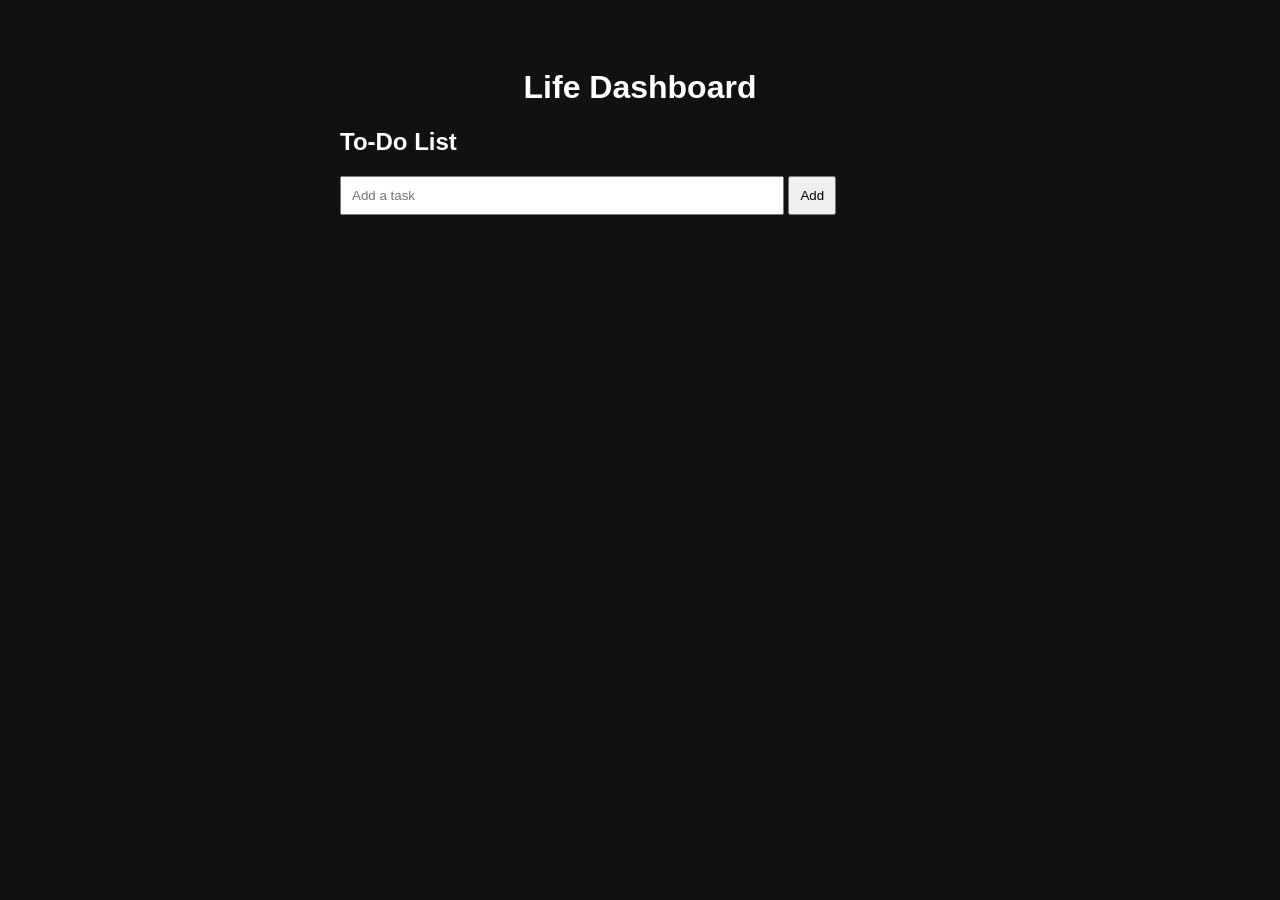
==== index.html @ ecc87afc "Create index.html" ====
<!DOCTYPE html>

<html>

<head>

<title>My Life Dashboard</title>

<style>

body {

  font-family: Arial;

  background: #111;

  color: white;

  padding: 40px;

}

h1 {

  text-align: center;

}

.container {

  max-width: 600px;

  margin: auto;

}

input {

  padding: 10px;

  width: 70%;

}

button {

  padding: 10px;

}

li {

  margin: 10px 0;

}

</style>

</head>

<body>

<h1>Life Dashboard</h1>

<div class="container">

<h2>To-Do List</h2>

<input id="taskInput" placeholder="Add a task">

<button onclick="addTask()">Add</button>

<ul id="taskList"></ul>

</div>

<script>

function addTask() {

  const input = document.getElementById("taskInput");

  const task = input.value;

  if(task === "") return;

  const li = document.createElement("li");

  li.textContent = task;

  document.getElementById("taskList").appendChild(li);

  input.value = "";

}

</script>

</body>

</html>
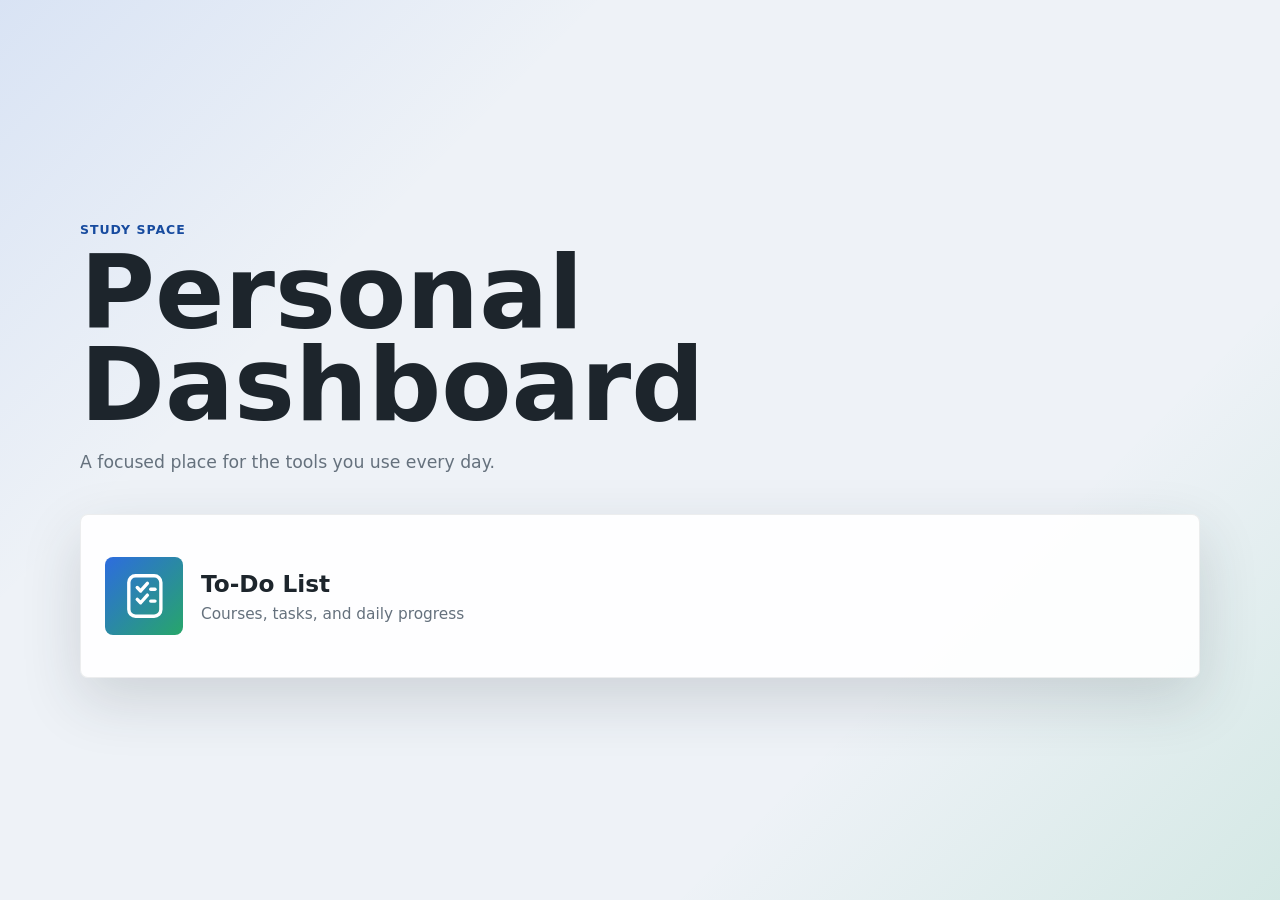
==== commit 0e6faa2c: "Build personal dashboard todo app" ====
--- a/index.html
+++ b/index.html
@@ -1,101 +1,36 @@
 <!DOCTYPE html>
+<html lang="en">
+<head>
+  <meta charset="UTF-8">
+  <meta name="viewport" content="width=device-width, initial-scale=1.0">
+  <title>Personal Dashboard</title>
+  <link rel="stylesheet" href="styles.css">
+</head>
+<body class="home-page">
+  <main class="dashboard-shell">
+    <header class="dashboard-header">
+      <p class="eyebrow">Study space</p>
+      <h1>Personal Dashboard</h1>
+      <p class="subtitle">A focused place for the tools you use every day.</p>
+    </header>
 
-<html>
-
-<head>
-
-<title>My Life Dashboard</title>
-
-<style>
-
-body {
-
-  font-family: Arial;
-
-  background: #111;
-
-  color: white;
-
-  padding: 40px;
-
-}
-
-h1 {
-
-  text-align: center;
-
-}
-
-.container {
-
-  max-width: 600px;
-
-  margin: auto;
-
-}
-
-input {
-
-  padding: 10px;
-
-  width: 70%;
-
-}
-
-button {
-
-  padding: 10px;
-
-}
-
-li {
-
-  margin: 10px 0;
-
-}
-
-</style>
-
-</head>
-
-<body>
-
-<h1>Life Dashboard</h1>
-
-<div class="container">
-
-<h2>To-Do List</h2>
-
-<input id="taskInput" placeholder="Add a task">
-
-<button onclick="addTask()">Add</button>
-
-<ul id="taskList"></ul>
-
-</div>
-
-<script>
-
-function addTask() {
-
-  const input = document.getElementById("taskInput");
-
-  const task = input.value;
-
-  if(task === "") return;
-
-  const li = document.createElement("li");
-
-  li.textContent = task;
-
-  document.getElementById("taskList").appendChild(li);
-
-  input.value = "";
-
-}
-
-</script>
-
+    <section class="option-grid" aria-label="Dashboard options">
+      <a class="dashboard-option" href="todo.html" aria-label="Open To-Do List">
+        <span class="option-icon" aria-hidden="true">
+          <svg viewBox="0 0 64 64" role="img">
+            <rect x="14" y="8" width="38" height="48" rx="8"></rect>
+            <path d="M24 22l4 4 8-9"></path>
+            <path d="M24 36l4 4 8-9"></path>
+            <path d="M40 24h5"></path>
+            <path d="M40 38h5"></path>
+          </svg>
+        </span>
+        <span>
+          <strong>To-Do List</strong>
+          <small>Courses, tasks, and daily progress</small>
+        </span>
+      </a>
+    </section>
+  </main>
 </body>
-
 </html>
--- a/styles.css
+++ b/styles.css
@@ -0,0 +1,400 @@
+:root {
+  --bg: #eef2f7;
+  --ink: #1d252c;
+  --muted: #65717d;
+  --panel: #ffffff;
+  --line: #d7dde6;
+  --blue: #2d6cdf;
+  --blue-dark: #174b9f;
+  --green: #27a66a;
+  --coral: #e5674d;
+  --gold: #e4a72f;
+  --shadow: 0 22px 60px rgba(39, 48, 56, 0.16);
+}
+
+* {
+  box-sizing: border-box;
+}
+
+body {
+  min-height: 100vh;
+  margin: 0;
+  font-family: Inter, ui-sans-serif, system-ui, -apple-system, BlinkMacSystemFont, "Segoe UI", sans-serif;
+  color: var(--ink);
+  background:
+    linear-gradient(135deg, rgba(45, 108, 223, 0.11), transparent 28%),
+    linear-gradient(315deg, rgba(39, 166, 106, 0.13), transparent 28%),
+    var(--bg);
+}
+
+button,
+input {
+  font: inherit;
+}
+
+button,
+.dashboard-option,
+.back-link {
+  transition: transform 160ms ease, box-shadow 160ms ease, background 160ms ease;
+}
+
+button {
+  border: 0;
+  cursor: pointer;
+}
+
+input {
+  width: 100%;
+  min-width: 0;
+  border: 1px solid var(--line);
+  border-radius: 8px;
+  padding: 13px 14px;
+  color: var(--ink);
+  background: #ffffff;
+  outline: none;
+}
+
+input:focus {
+  border-color: var(--blue);
+  box-shadow: 0 0 0 4px rgba(45, 108, 223, 0.14);
+}
+
+.home-page {
+  display: grid;
+  place-items: center;
+  padding: 32px;
+}
+
+.dashboard-shell,
+.todo-shell {
+  width: min(1120px, calc(100vw - 32px));
+  margin: 0 auto;
+}
+
+.dashboard-header {
+  max-width: 720px;
+  margin-bottom: 38px;
+}
+
+.eyebrow {
+  margin: 0 0 10px;
+  color: var(--blue-dark);
+  font-size: 0.78rem;
+  font-weight: 800;
+  letter-spacing: 0.08em;
+  text-transform: uppercase;
+}
+
+h1 {
+  margin: 0;
+  font-size: clamp(3rem, 8vw, 6.5rem);
+  line-height: 0.9;
+  letter-spacing: 0;
+}
+
+.subtitle {
+  max-width: 560px;
+  margin: 18px 0 0;
+  color: var(--muted);
+  font-size: 1.08rem;
+  line-height: 1.6;
+}
+
+.option-grid {
+  display: grid;
+  grid-template-columns: repeat(auto-fit, minmax(260px, 1fr));
+  gap: 18px;
+}
+
+.dashboard-option {
+  min-height: 164px;
+  display: flex;
+  align-items: center;
+  gap: 18px;
+  border: 1px solid rgba(29, 37, 44, 0.08);
+  border-radius: 8px;
+  padding: 24px;
+  color: inherit;
+  text-decoration: none;
+  background: rgba(255, 255, 255, 0.9);
+  box-shadow: var(--shadow);
+}
+
+.dashboard-option:hover,
+.dashboard-option:focus-visible {
+  transform: translateY(-4px);
+  box-shadow: 0 28px 70px rgba(39, 48, 56, 0.22);
+}
+
+.option-icon {
+  width: 78px;
+  height: 78px;
+  flex: 0 0 auto;
+  display: grid;
+  place-items: center;
+  border-radius: 8px;
+  color: #fff;
+  background: linear-gradient(135deg, var(--blue), var(--green));
+}
+
+.option-icon svg {
+  width: 54px;
+  height: 54px;
+  fill: none;
+  stroke: currentColor;
+  stroke-width: 4;
+  stroke-linecap: round;
+  stroke-linejoin: round;
+}
+
+.dashboard-option strong {
+  display: block;
+  font-size: 1.45rem;
+}
+
+.dashboard-option small {
+  display: block;
+  margin-top: 8px;
+  color: var(--muted);
+  font-size: 0.96rem;
+}
+
+.todo-shell {
+  padding: 26px 0 48px;
+}
+
+.topbar {
+  display: flex;
+  align-items: center;
+  justify-content: space-between;
+  gap: 16px;
+  margin-bottom: 26px;
+  color: var(--muted);
+}
+
+.back-link {
+  display: inline-flex;
+  align-items: center;
+  border-radius: 999px;
+  padding: 10px 14px;
+  color: var(--ink);
+  text-decoration: none;
+  background: rgba(255, 255, 255, 0.86);
+  border: 1px solid var(--line);
+}
+
+.back-link:hover,
+.back-link:focus-visible {
+  transform: translateY(-2px);
+  box-shadow: 0 12px 28px rgba(39, 48, 56, 0.12);
+}
+
+.progress-band {
+  display: grid;
+  grid-template-columns: minmax(0, 1fr) minmax(290px, 430px);
+  align-items: center;
+  gap: 38px;
+  padding: 34px 0 42px;
+}
+
+.progress-copy h1 {
+  font-size: clamp(3.5rem, 9vw, 7rem);
+}
+
+.pie-wrap {
+  display: grid;
+  place-items: center;
+}
+
+.pie-chart {
+  width: min(430px, 78vw);
+  aspect-ratio: 1;
+  display: grid;
+  place-items: center;
+  border-radius: 50%;
+  background: conic-gradient(var(--green) 0deg, var(--line) 0deg);
+  box-shadow: var(--shadow);
+  position: relative;
+}
+
+.pie-chart::before {
+  content: "";
+  position: absolute;
+  width: 64%;
+  aspect-ratio: 1;
+  border-radius: 50%;
+  background: var(--panel);
+}
+
+.pie-center {
+  position: relative;
+  display: grid;
+  gap: 6px;
+  text-align: center;
+}
+
+.pie-center strong {
+  font-size: clamp(3rem, 8vw, 5.5rem);
+  line-height: 1;
+}
+
+.pie-center span {
+  color: var(--muted);
+  font-weight: 700;
+}
+
+.controls-band {
+  padding: 18px 0 28px;
+}
+
+.course-form,
+.task-form {
+  display: grid;
+  grid-template-columns: minmax(0, 1fr) auto;
+  gap: 10px;
+}
+
+.course-form {
+  max-width: 650px;
+}
+
+.course-form button,
+.task-form button {
+  border-radius: 8px;
+  padding: 0 18px;
+  color: #fff;
+  font-weight: 800;
+  background: var(--blue);
+}
+
+.course-form button:hover,
+.task-form button:hover {
+  background: var(--blue-dark);
+  transform: translateY(-1px);
+}
+
+.courses-grid {
+  display: grid;
+  grid-template-columns: repeat(auto-fit, minmax(290px, 1fr));
+  gap: 16px;
+}
+
+.course-card {
+  border: 1px solid rgba(29, 37, 44, 0.08);
+  border-radius: 8px;
+  padding: 18px;
+  background: rgba(255, 255, 255, 0.92);
+  box-shadow: 0 14px 36px rgba(39, 48, 56, 0.1);
+}
+
+.course-card-header {
+  display: flex;
+  align-items: center;
+  justify-content: space-between;
+  gap: 12px;
+  margin-bottom: 14px;
+}
+
+.course-card h2 {
+  margin: 0;
+  font-size: 1.2rem;
+  line-height: 1.2;
+}
+
+.icon-button {
+  width: 34px;
+  height: 34px;
+  border-radius: 50%;
+  color: var(--coral);
+  font-weight: 900;
+  background: rgba(229, 103, 77, 0.12);
+}
+
+.icon-button:hover {
+  color: #fff;
+  background: var(--coral);
+}
+
+.task-list {
+  display: grid;
+  gap: 10px;
+  margin: 16px 0 0;
+  padding: 0;
+  list-style: none;
+}
+
+.task-item {
+  display: grid;
+  grid-template-columns: auto minmax(0, 1fr) auto;
+  align-items: center;
+  gap: 10px;
+  border: 1px solid var(--line);
+  border-radius: 8px;
+  padding: 10px;
+  background: #ffffff;
+}
+
+.task-item input {
+  width: 18px;
+  height: 18px;
+  padding: 0;
+  accent-color: var(--green);
+}
+
+.task-item span {
+  overflow-wrap: anywhere;
+}
+
+.task-item.is-complete span {
+  color: var(--muted);
+  text-decoration: line-through;
+}
+
+.remove-task {
+  width: 30px;
+  height: 30px;
+  border-radius: 8px;
+  color: var(--coral);
+  font-weight: 900;
+  background: transparent;
+}
+
+.remove-task:hover {
+  color: #fff;
+  background: var(--coral);
+}
+
+.empty-state {
+  grid-column: 1 / -1;
+  border: 1px dashed var(--line);
+  border-radius: 8px;
+  padding: 24px;
+  color: var(--muted);
+  background: rgba(255, 255, 255, 0.58);
+}
+
+@media (max-width: 780px) {
+  .home-page {
+    align-items: start;
+  }
+
+  .progress-band {
+    grid-template-columns: 1fr;
+  }
+
+  .topbar,
+  .course-form,
+  .task-form {
+    grid-template-columns: 1fr;
+  }
+
+  .topbar {
+    align-items: flex-start;
+    flex-direction: column;
+  }
+
+  .course-form button,
+  .task-form button {
+    min-height: 48px;
+  }
+}
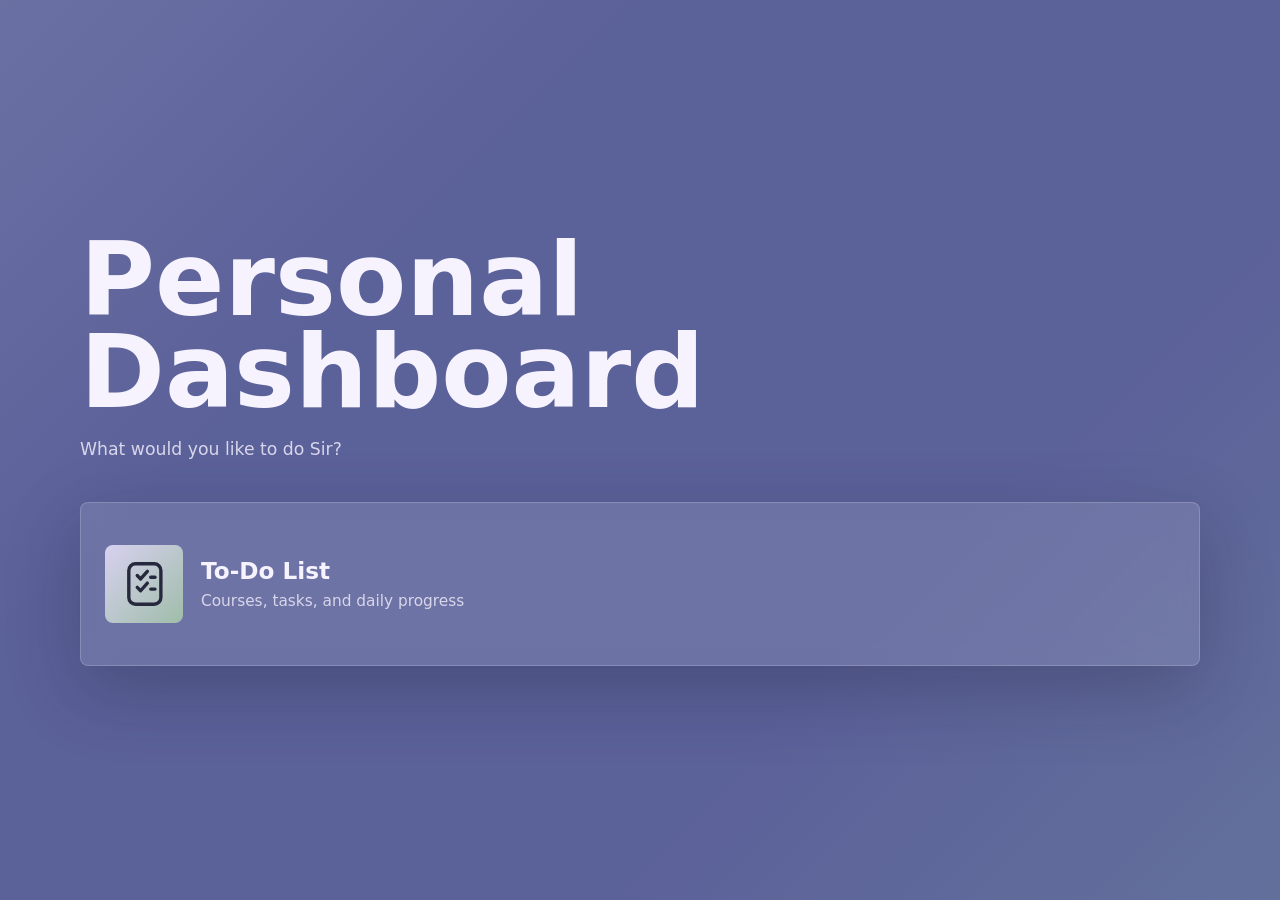
==== commit 5a87b3be: "Refine dashboard theme and progress animation" ====
--- a/index.html
+++ b/index.html
@@ -9,9 +9,8 @@
 <body class="home-page">
   <main class="dashboard-shell">
     <header class="dashboard-header">
-      <p class="eyebrow">Study space</p>
       <h1>Personal Dashboard</h1>
-      <p class="subtitle">A focused place for the tools you use every day.</p>
+      <p class="subtitle">What would you like to do Sir?</p>
     </header>
 
     <section class="option-grid" aria-label="Dashboard options">
--- a/styles.css
+++ b/styles.css
@@ -1,15 +1,16 @@
 :root {
-  --bg: #eef2f7;
-  --ink: #1d252c;
-  --muted: #65717d;
-  --panel: #ffffff;
-  --line: #d7dde6;
-  --blue: #2d6cdf;
-  --blue-dark: #174b9f;
-  --green: #27a66a;
-  --coral: #e5674d;
-  --gold: #e4a72f;
-  --shadow: 0 22px 60px rgba(39, 48, 56, 0.16);
+  --bg: #5B6199;
+  --ink: #f6f3ff;
+  --muted: #d9d6eb;
+  --panel: #f6f3ff;
+  --panel-ink: #26283d;
+  --line: rgba(246, 243, 255, 0.22);
+  --blue: #9fa8d8;
+  --blue-dark: #7d86bd;
+  --green: #8dbda9;
+  --coral: #d38b82;
+  --gold: #d3bd7a;
+  --shadow: 0 24px 70px rgba(22, 24, 48, 0.26);
 }
 
 * {
@@ -22,8 +23,8 @@
   font-family: Inter, ui-sans-serif, system-ui, -apple-system, BlinkMacSystemFont, "Segoe UI", sans-serif;
   color: var(--ink);
   background:
-    linear-gradient(135deg, rgba(45, 108, 223, 0.11), transparent 28%),
-    linear-gradient(315deg, rgba(39, 166, 106, 0.13), transparent 28%),
+    linear-gradient(135deg, rgba(246, 243, 255, 0.1), transparent 30%),
+    linear-gradient(315deg, rgba(141, 189, 169, 0.16), transparent 32%),
     var(--bg);
 }
 
@@ -49,14 +50,14 @@
   border: 1px solid var(--line);
   border-radius: 8px;
   padding: 13px 14px;
-  color: var(--ink);
-  background: #ffffff;
+  color: var(--panel-ink);
+  background: rgba(246, 243, 255, 0.96);
   outline: none;
 }
 
 input:focus {
   border-color: var(--blue);
-  box-shadow: 0 0 0 4px rgba(45, 108, 223, 0.14);
+  box-shadow: 0 0 0 4px rgba(159, 168, 216, 0.22);
 }
 
 .home-page {
@@ -78,7 +79,7 @@
 
 .eyebrow {
   margin: 0 0 10px;
-  color: var(--blue-dark);
+  color: var(--gold);
   font-size: 0.78rem;
   font-weight: 800;
   letter-spacing: 0.08em;
@@ -111,19 +112,20 @@
   display: flex;
   align-items: center;
   gap: 18px;
-  border: 1px solid rgba(29, 37, 44, 0.08);
+  border: 1px solid rgba(246, 243, 255, 0.18);
   border-radius: 8px;
   padding: 24px;
   color: inherit;
   text-decoration: none;
-  background: rgba(255, 255, 255, 0.9);
+  background: rgba(246, 243, 255, 0.12);
+  backdrop-filter: blur(14px);
   box-shadow: var(--shadow);
 }
 
 .dashboard-option:hover,
 .dashboard-option:focus-visible {
   transform: translateY(-4px);
-  box-shadow: 0 28px 70px rgba(39, 48, 56, 0.22);
+  box-shadow: 0 28px 70px rgba(22, 24, 48, 0.34);
 }
 
 .option-icon {
@@ -133,8 +135,8 @@
   display: grid;
   place-items: center;
   border-radius: 8px;
-  color: #fff;
-  background: linear-gradient(135deg, var(--blue), var(--green));
+  color: var(--panel-ink);
+  background: linear-gradient(135deg, #d8d1f0, #9fbda9);
 }
 
 .option-icon svg {
@@ -179,7 +181,7 @@
   padding: 10px 14px;
   color: var(--ink);
   text-decoration: none;
-  background: rgba(255, 255, 255, 0.86);
+  background: rgba(246, 243, 255, 0.12);
   border: 1px solid var(--line);
 }
 
@@ -215,6 +217,12 @@
   background: conic-gradient(var(--green) 0deg, var(--line) 0deg);
   box-shadow: var(--shadow);
   position: relative;
+  transform: scale(1);
+  transition: transform 260ms cubic-bezier(0.2, 0.9, 0.3, 1.35);
+}
+
+.pie-chart.is-bubbling {
+  transform: scale(1.035);
 }
 
 .pie-chart::before {
@@ -231,6 +239,7 @@
   display: grid;
   gap: 6px;
   text-align: center;
+  color: var(--panel-ink);
 }
 
 .pie-center strong {
@@ -239,7 +248,7 @@
 }
 
 .pie-center span {
-  color: var(--muted);
+  color: #6e7087;
   font-weight: 700;
 }
 
@@ -262,14 +271,14 @@
 .task-form button {
   border-radius: 8px;
   padding: 0 18px;
-  color: #fff;
+  color: var(--panel-ink);
   font-weight: 800;
   background: var(--blue);
 }
 
 .course-form button:hover,
 .task-form button:hover {
-  background: var(--blue-dark);
+  background: var(--gold);
   transform: translateY(-1px);
 }
 
@@ -280,11 +289,12 @@
 }
 
 .course-card {
-  border: 1px solid rgba(29, 37, 44, 0.08);
+  border: 1px solid rgba(246, 243, 255, 0.18);
   border-radius: 8px;
   padding: 18px;
-  background: rgba(255, 255, 255, 0.92);
-  box-shadow: 0 14px 36px rgba(39, 48, 56, 0.1);
+  color: var(--panel-ink);
+  background: rgba(246, 243, 255, 0.92);
+  box-shadow: 0 14px 36px rgba(22, 24, 48, 0.16);
 }
 
 .course-card-header {
@@ -346,7 +356,7 @@
 }
 
 .task-item.is-complete span {
-  color: var(--muted);
+  color: #777a91;
   text-decoration: line-through;
 }
 
@@ -370,7 +380,13 @@
   border-radius: 8px;
   padding: 24px;
   color: var(--muted);
-  background: rgba(255, 255, 255, 0.58);
+  background: rgba(246, 243, 255, 0.62);
+}
+
+.course-card .empty-state {
+  border-color: rgba(38, 40, 61, 0.18);
+  color: #6e7087;
+  background: rgba(255, 255, 255, 0.62);
 }
 
 @media (max-width: 780px) {
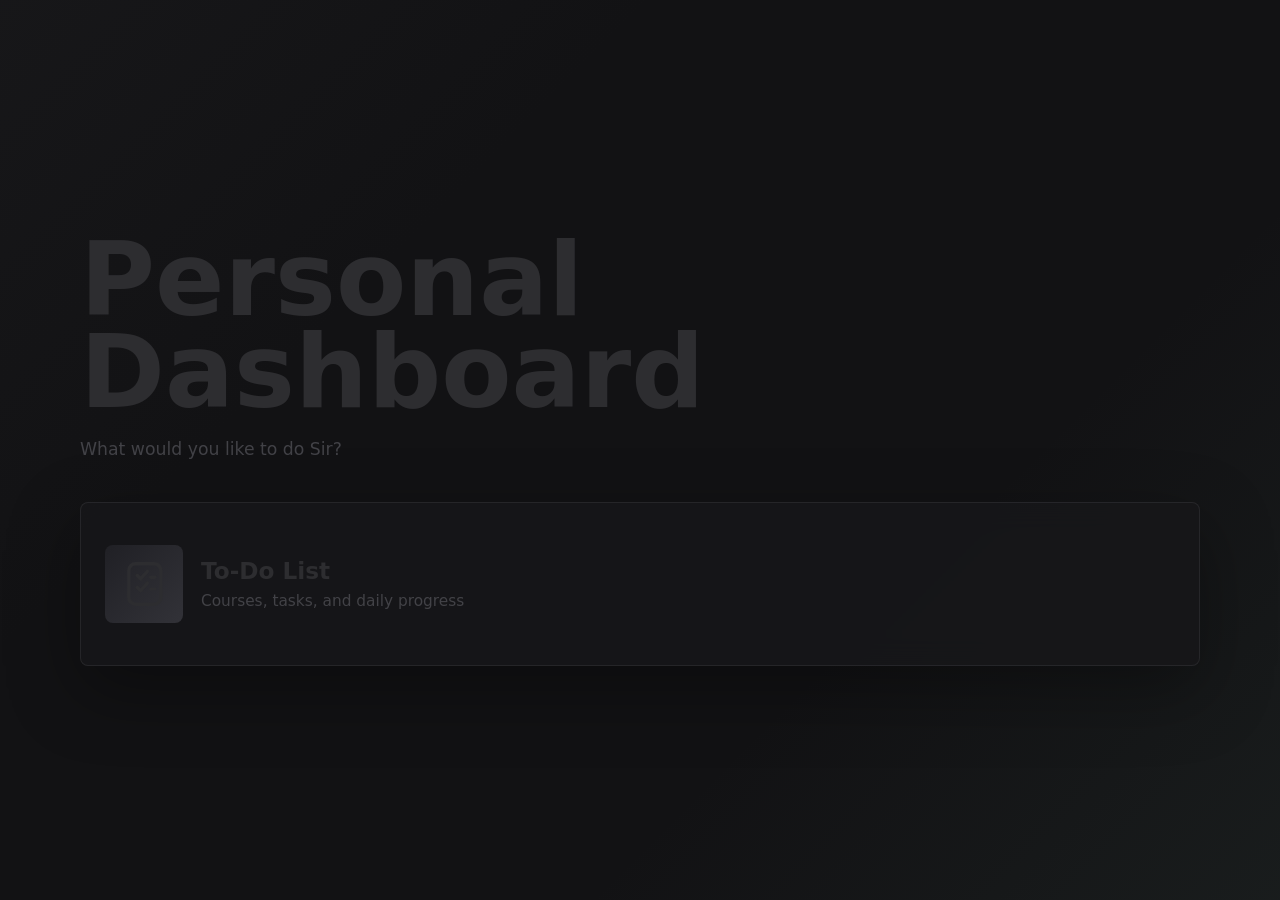
==== commit ee820b6e: "Force refresh dashboard stylesheet" ====
--- a/index.html
+++ b/index.html
@@ -4,7 +4,7 @@
   <meta charset="UTF-8">
   <meta name="viewport" content="width=device-width, initial-scale=1.0">
   <title>Personal Dashboard</title>
-  <link rel="stylesheet" href="styles.css">
+  <link rel="stylesheet" href="styles.css?v=20260426-1">
 </head>
 <body class="home-page">
   <main class="dashboard-shell">
--- a/styles.css
+++ b/styles.css
@@ -1,16 +1,16 @@
 :root {
-  --bg: #5B6199;
-  --ink: #f6f3ff;
-  --muted: #d9d6eb;
-  --panel: #f6f3ff;
-  --panel-ink: #26283d;
-  --line: rgba(246, 243, 255, 0.22);
-  --blue: #9fa8d8;
-  --blue-dark: #7d86bd;
-  --green: #8dbda9;
-  --coral: #d38b82;
-  --gold: #d3bd7a;
-  --shadow: 0 24px 70px rgba(22, 24, 48, 0.26);
+  --bg: #121214;
+  --ink: #2D2D30;
+  --muted: #424247;
+  --panel: #17171a;
+  --panel-ink: #2D2D30;
+  --line: rgba(45, 45, 48, 0.48);
+  --blue: #383842;
+  --blue-dark: #2D2D30;
+  --green: #4b665b;
+  --coral: #704842;
+  --gold: #6a6040;
+  --shadow: 0 24px 70px rgba(0, 0, 0, 0.34);
 }
 
 * {
@@ -23,8 +23,8 @@
   font-family: Inter, ui-sans-serif, system-ui, -apple-system, BlinkMacSystemFont, "Segoe UI", sans-serif;
   color: var(--ink);
   background:
-    linear-gradient(135deg, rgba(246, 243, 255, 0.1), transparent 30%),
-    linear-gradient(315deg, rgba(141, 189, 169, 0.16), transparent 32%),
+    linear-gradient(135deg, rgba(45, 45, 48, 0.18), transparent 30%),
+    linear-gradient(315deg, rgba(75, 102, 91, 0.12), transparent 32%),
     var(--bg);
 }
 
@@ -51,13 +51,13 @@
   border-radius: 8px;
   padding: 13px 14px;
   color: var(--panel-ink);
-  background: rgba(246, 243, 255, 0.96);
+  background: rgba(23, 23, 26, 0.96);
   outline: none;
 }
 
 input:focus {
   border-color: var(--blue);
-  box-shadow: 0 0 0 4px rgba(159, 168, 216, 0.22);
+  box-shadow: 0 0 0 4px rgba(45, 45, 48, 0.26);
 }
 
 .home-page {
@@ -79,7 +79,7 @@
 
 .eyebrow {
   margin: 0 0 10px;
-  color: var(--gold);
+  color: var(--muted);
   font-size: 0.78rem;
   font-weight: 800;
   letter-spacing: 0.08em;
@@ -112,12 +112,12 @@
   display: flex;
   align-items: center;
   gap: 18px;
-  border: 1px solid rgba(246, 243, 255, 0.18);
+  border: 1px solid rgba(45, 45, 48, 0.72);
   border-radius: 8px;
   padding: 24px;
   color: inherit;
   text-decoration: none;
-  background: rgba(246, 243, 255, 0.12);
+  background: rgba(23, 23, 26, 0.84);
   backdrop-filter: blur(14px);
   box-shadow: var(--shadow);
 }
@@ -125,7 +125,7 @@
 .dashboard-option:hover,
 .dashboard-option:focus-visible {
   transform: translateY(-4px);
-  box-shadow: 0 28px 70px rgba(22, 24, 48, 0.34);
+  box-shadow: 0 28px 70px rgba(0, 0, 0, 0.44);
 }
 
 .option-icon {
@@ -136,7 +136,7 @@
   place-items: center;
   border-radius: 8px;
   color: var(--panel-ink);
-  background: linear-gradient(135deg, #d8d1f0, #9fbda9);
+  background: linear-gradient(135deg, #202025, #323238);
 }
 
 .option-icon svg {
@@ -181,7 +181,7 @@
   padding: 10px 14px;
   color: var(--ink);
   text-decoration: none;
-  background: rgba(246, 243, 255, 0.12);
+  background: rgba(23, 23, 26, 0.84);
   border: 1px solid var(--line);
 }
 
@@ -248,7 +248,7 @@
 }
 
 .pie-center span {
-  color: #6e7087;
+  color: var(--muted);
   font-weight: 700;
 }
 
@@ -289,12 +289,12 @@
 }
 
 .course-card {
-  border: 1px solid rgba(246, 243, 255, 0.18);
+  border: 1px solid rgba(45, 45, 48, 0.72);
   border-radius: 8px;
   padding: 18px;
   color: var(--panel-ink);
-  background: rgba(246, 243, 255, 0.92);
-  box-shadow: 0 14px 36px rgba(22, 24, 48, 0.16);
+  background: rgba(23, 23, 26, 0.9);
+  box-shadow: 0 14px 36px rgba(0, 0, 0, 0.22);
 }
 
 .course-card-header {
@@ -341,7 +341,7 @@
   border: 1px solid var(--line);
   border-radius: 8px;
   padding: 10px;
-  background: #ffffff;
+  background: #141416;
 }
 
 .task-item input {
@@ -356,7 +356,7 @@
 }
 
 .task-item.is-complete span {
-  color: #777a91;
+  color: var(--muted);
   text-decoration: line-through;
 }
 
@@ -380,13 +380,13 @@
   border-radius: 8px;
   padding: 24px;
   color: var(--muted);
-  background: rgba(246, 243, 255, 0.62);
+  background: rgba(23, 23, 26, 0.64);
 }
 
 .course-card .empty-state {
-  border-color: rgba(38, 40, 61, 0.18);
-  color: #6e7087;
-  background: rgba(255, 255, 255, 0.62);
+  border-color: rgba(45, 45, 48, 0.6);
+  color: var(--muted);
+  background: rgba(18, 18, 20, 0.6);
 }
 
 @media (max-width: 780px) {
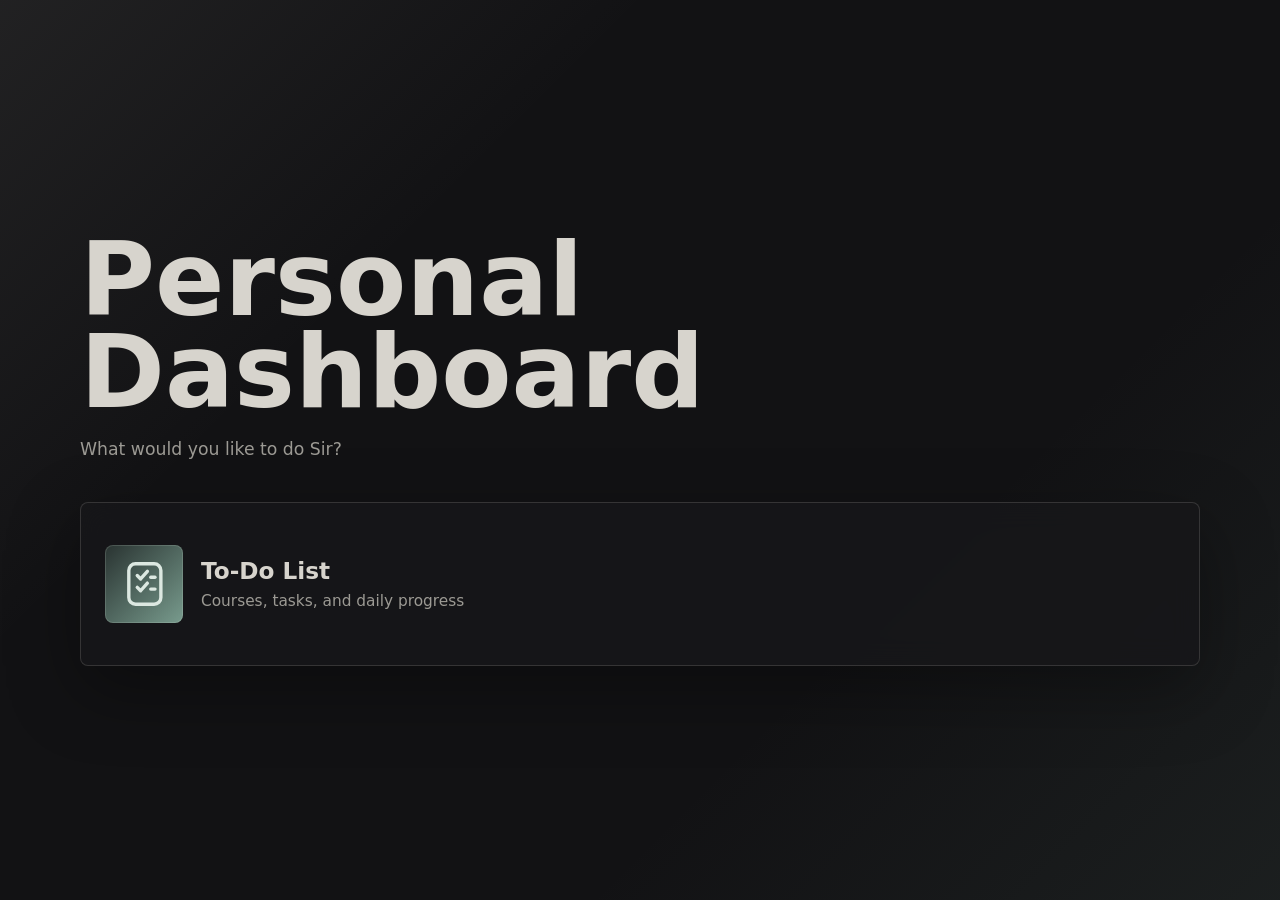
==== commit f0379581: "Lighten dashboard text and icon accent" ====
--- a/index.html
+++ b/index.html
@@ -4,7 +4,7 @@
   <meta charset="UTF-8">
   <meta name="viewport" content="width=device-width, initial-scale=1.0">
   <title>Personal Dashboard</title>
-  <link rel="stylesheet" href="styles.css?v=20260426-1">
+  <link rel="stylesheet" href="styles.css?v=20260426-2">
 </head>
 <body class="home-page">
   <main class="dashboard-shell">
--- a/styles.css
+++ b/styles.css
@@ -1,15 +1,17 @@
 :root {
   --bg: #121214;
-  --ink: #2D2D30;
-  --muted: #424247;
+  --ink: #d7d4cd;
+  --muted: #9c9a94;
   --panel: #17171a;
-  --panel-ink: #2D2D30;
-  --line: rgba(45, 45, 48, 0.48);
-  --blue: #383842;
-  --blue-dark: #2D2D30;
-  --green: #4b665b;
-  --coral: #704842;
-  --gold: #6a6040;
+  --panel-ink: #d7d4cd;
+  --line: rgba(215, 212, 205, 0.18);
+  --blue: #5e6472;
+  --blue-dark: #494f5c;
+  --green: #6f8f81;
+  --coral: #a56a61;
+  --gold: #9a895c;
+  --icon-accent: #789b8d;
+  --icon-accent-dark: #293331;
   --shadow: 0 24px 70px rgba(0, 0, 0, 0.34);
 }
 
@@ -23,8 +25,8 @@
   font-family: Inter, ui-sans-serif, system-ui, -apple-system, BlinkMacSystemFont, "Segoe UI", sans-serif;
   color: var(--ink);
   background:
-    linear-gradient(135deg, rgba(45, 45, 48, 0.18), transparent 30%),
-    linear-gradient(315deg, rgba(75, 102, 91, 0.12), transparent 32%),
+    linear-gradient(135deg, rgba(215, 212, 205, 0.08), transparent 30%),
+    linear-gradient(315deg, rgba(111, 143, 129, 0.1), transparent 32%),
     var(--bg);
 }
 
@@ -57,7 +59,7 @@
 
 input:focus {
   border-color: var(--blue);
-  box-shadow: 0 0 0 4px rgba(45, 45, 48, 0.26);
+  box-shadow: 0 0 0 4px rgba(111, 143, 129, 0.22);
 }
 
 .home-page {
@@ -112,7 +114,7 @@
   display: flex;
   align-items: center;
   gap: 18px;
-  border: 1px solid rgba(45, 45, 48, 0.72);
+  border: 1px solid rgba(215, 212, 205, 0.16);
   border-radius: 8px;
   padding: 24px;
   color: inherit;
@@ -135,8 +137,9 @@
   display: grid;
   place-items: center;
   border-radius: 8px;
-  color: var(--panel-ink);
-  background: linear-gradient(135deg, #202025, #323238);
+  color: #dce8e1;
+  background: linear-gradient(135deg, var(--icon-accent-dark), var(--icon-accent));
+  box-shadow: inset 0 0 0 1px rgba(220, 232, 225, 0.16);
 }
 
 .option-icon svg {
@@ -289,7 +292,7 @@
 }
 
 .course-card {
-  border: 1px solid rgba(45, 45, 48, 0.72);
+  border: 1px solid rgba(215, 212, 205, 0.16);
   border-radius: 8px;
   padding: 18px;
   color: var(--panel-ink);
@@ -384,7 +387,7 @@
 }
 
 .course-card .empty-state {
-  border-color: rgba(45, 45, 48, 0.6);
+  border-color: rgba(215, 212, 205, 0.14);
   color: var(--muted);
   background: rgba(18, 18, 20, 0.6);
 }
